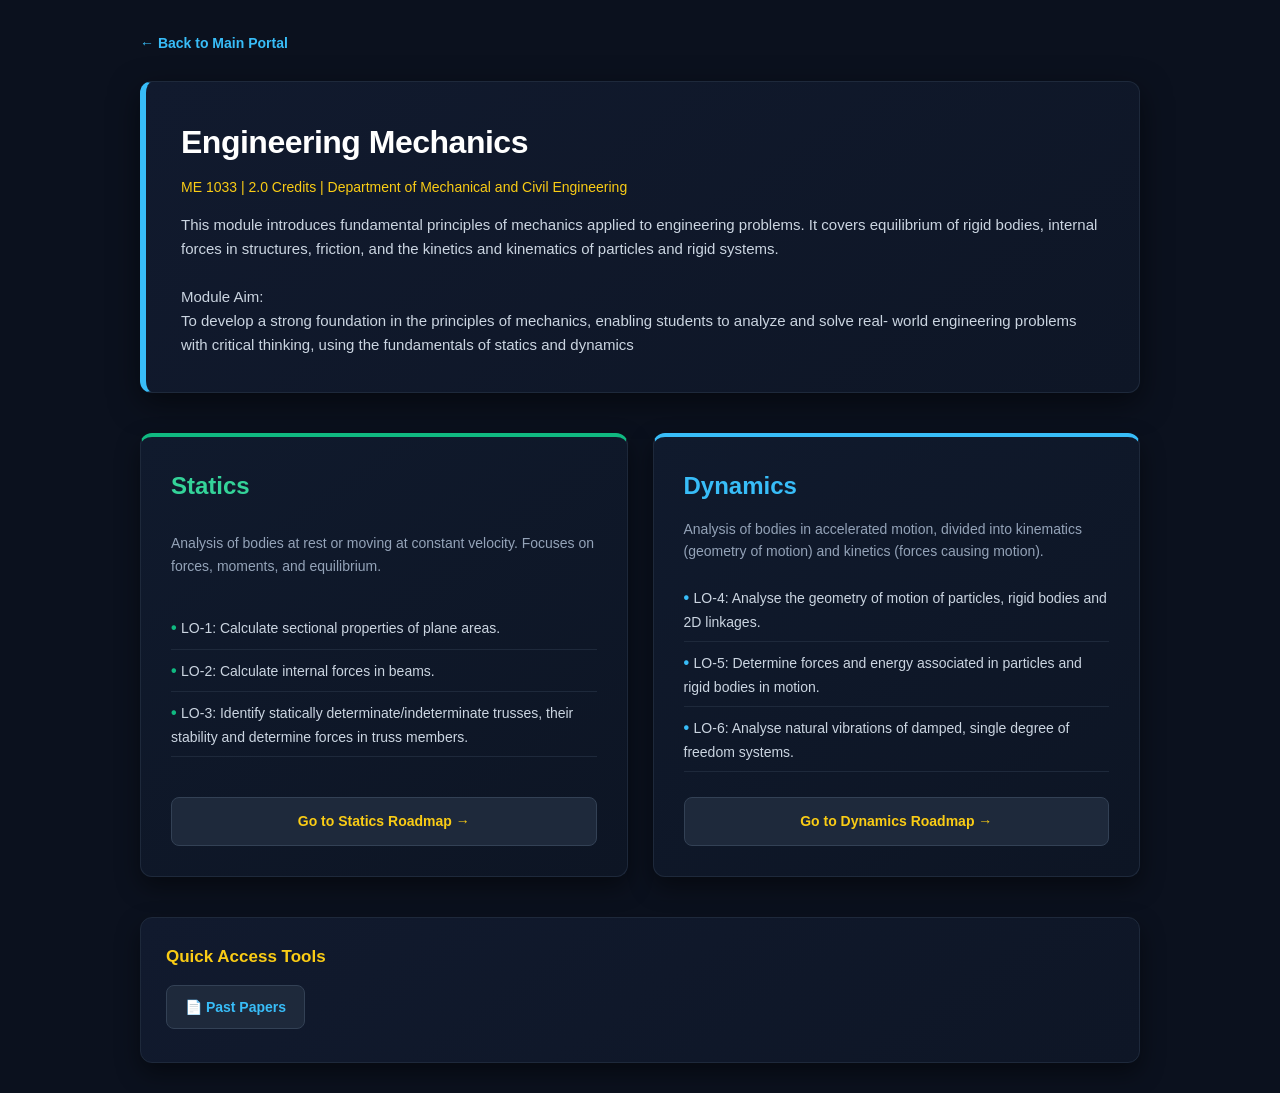
==== index.html @ f94cf321 "Add files via upload" ====
<!DOCTYPE html>
<html lang="en">
<head>
    <meta charset="UTF-8">
    <meta name="viewport" content="width=device-width, initial-scale=1.0">
    <title>ME1030 - Engineering Mechanics</title>
    <link rel="stylesheet" href="mechanics.css">
</head>
<body>

    <!-- Back to Portal -->
    <nav>
        <a href="">← Back to Main Portal</a>
    </nav>

    <!-- Module Header & Description -->
    <header class="module-hero">
        <h1>Engineering Mechanics</h1>
        <p class="module-meta">ME 1033 | 2.0 Credits | Department of Mechanical and Civil Engineering</p>
        <p class="description">
            This module introduces fundamental principles of mechanics applied to engineering problems. 
            It covers equilibrium of rigid bodies, internal forces in structures, friction, and the 
            kinetics and kinematics of particles and rigid systems.<br><br>
            
            
            Module Aim: <br>To develop a strong foundation in the principles of mechanics, enabling students to analyze and solve
            real- world engineering problems with critical thinking, using the fundamentals of statics and
            dynamics 
        </p>
    </header>

    <!-- Two Main Pillars: Statics & Dynamics -->
    <section class="branch-container">
        <!-- Statics Card -->
        <div class="branch-card statics-card">
            <h2>Statics</h2>
            <p>Analysis of bodies at rest or moving at constant velocity. Focuses on forces, moments, and equilibrium.</p>
            <ul>
                <li>LO-1: Calculate sectional properties of plane areas.</li>
                <li>LO-2: Calculate internal forces in beams.</li>
                <li>LO-3: Identify statically determinate/indeterminate trusses,
                their stability and determine forces in truss members.</li>
                
            </ul>
            <a href="statics.html" class="btn">Go to Statics Roadmap →</a>
        </div>

        <!-- Dynamics Card -->
        <div class="branch-card dynamics-card">
            <h2>Dynamics</h2>
            <p>Analysis of bodies in accelerated motion, divided into kinematics (geometry of motion) and kinetics (forces causing motion).</p>
            <ul>
                <li>LO-4: Analyse the geometry of motion of particles,
                rigid bodies and 2D linkages.</li>
                <li>LO-5: Determine forces and energy associated in particles and rigid bodies in motion.</li>
                <li>LO-6: Analyse natural vibrations of damped, single degree of freedom systems.</li>
                
            </ul>
            <a href="dynamics.html" class="btn">Go to Dynamics Roadmap →</a>
        </div>
    </section>

    <!-- Quick Utilities -->
    <section class="quick-tools">
        <h3>Quick Access Tools</h3>
        
        <a href="tutes(End).html" class="tool-btn">📄 Past Papers </a>
    </section>

</body>
</html>
---- mechanics.css ----
* {
    box-sizing: border-box;
    margin: 0;
    padding: 0;
    font-family: 'Segoe UI', Tahoma, Geneva, Verdana, sans-serif;
}

body {
    background-color: #0b111e; /* Leader Portal Deep Navy Background */
    color: #f1f5f9;
    line-height: 1.6;
    padding: 30px 20px;
}

/* Navigation */
nav {
    max-width: 1000px;
    margin: 0 auto 25px auto;
}

nav a {
    text-decoration: none;
    color: #38bdf8; /* Soft cyan accent */
    font-weight: 600;
    font-size: 14px;
    transition: color 0.2s ease;
}

nav a:hover {
    color: #facc15;
}

/* Hero Section */
.module-hero {
    max-width: 1000px;
    margin: 0 auto 40px auto;
    background: linear-gradient(145deg, #111a2e, #0e1626);
    padding: 35px;
    border-radius: 12px;
    box-shadow: 0 10px 30px rgba(0, 0, 0, 0.5);
    border: 1px solid #1e293b;
    border-left: 6px solid #38bdf8; /* Accent border */
}

.module-hero h1 {
    color: #ffffff;
    font-size: 32px;
    font-weight: 800;
    letter-spacing: -0.5px;
    margin-bottom: 8px;
}

.module-meta {
    font-size: 14px;
    color: #facc15; /* Crisp gold meta text */
    font-weight: 500;
    margin-bottom: 15px;
}

.description {
    color: #cbd5e1;
    font-size: 15px;
}

/* Branch Cards (Side-by-Side) */
.branch-container {
    max-width: 1000px;
    margin: 0 auto 40px auto;
    display: flex;
    gap: 25px;
}

.branch-card {
    flex: 1;
    background: linear-gradient(145deg, #101a2d, #0d1524);
    padding: 30px;
    border-radius: 12px;
    box-shadow: 0 10px 25px rgba(0, 0, 0, 0.45);
    border: 1px solid #1e293b;
    display: flex;
    flex-direction: column;
    justify-content: space-between;
    transition: transform 0.25s ease, box-shadow 0.25s ease, border-color 0.25s ease;
}

.branch-card:hover {
    transform: translateY(-5px);
    box-shadow: 0 15px 35px rgba(0, 0, 0, 0.7);
}

/* Statics Card - Emerald Tint (Matching MA1014 Matrices card) */
.statics-card {
    border-top: 4px solid #10b981;
}

.statics-card:hover {
    border-color: #10b981;
    box-shadow: 0 12px 30px rgba(16, 185, 129, 0.15);
}

.statics-card h2 {
    color: #34d399;
}

/* Dynamics Card - Cyan Tint (Matching MA1014 Vectors card) */
.dynamics-card {
    border-top: 4px solid #38bdf8;
}

.dynamics-card:hover {
    border-color: #38bdf8;
    box-shadow: 0 12px 30px rgba(56, 189, 248, 0.15);
}

.dynamics-card h2 {
    color: #38bdf8;
}

.branch-card h2 {
    font-size: 24px;
    font-weight: 700;
    margin-bottom: 12px;
}

.branch-card p {
    color: #94a3b8;
    font-size: 14px;
    margin-bottom: 15px;
}

.branch-card ul {
    list-style: none;
    margin-bottom: 25px;
}

.branch-card ul li {
    font-size: 14px;
    color: #cbd5e1;
    padding: 8px 0;
    border-bottom: 1px solid #1e293b;
}

.statics-card ul li::before {
    content: "• ";
    color: #10b981;
    font-weight: bold;
    font-size: 16px;
}

.dynamics-card ul li::before {
    content: "• ";
    color: #38bdf8;
    font-weight: bold;
    font-size: 16px;
}

/* Card Action Buttons */
.btn {
    display: inline-block;
    text-align: center;
    background-color: #1e293b;
    color: #facc15;
    text-decoration: none;
    padding: 12px 20px;
    border-radius: 8px;
    font-weight: 700;
    font-size: 14px;
    border: 1px solid #334155;
    transition: all 0.2s ease;
}

.btn:hover {
    background-color: #facc15;
    color: #0b111e;
    border-color: #facc15;
}

/* Quick Utilities Bar */
.quick-tools {
    max-width: 1000px;
    margin: 0 auto;
    background: linear-gradient(145deg, #111a2e, #0e1626);
    padding: 25px;
    border-radius: 12px;
    box-shadow: 0 10px 25px rgba(0, 0, 0, 0.45);
    border: 1px solid #1e293b;
}

.quick-tools h3 {
    color: #facc15;
    font-size: 17px;
    font-weight: 700;
    margin-bottom: 15px;
}

.tool-btn {
    display: inline-block;
    text-decoration: none;
    background: #1e293b;
    color: #38bdf8;
    padding: 10px 18px;
    border-radius: 8px;
    font-size: 14px;
    font-weight: 600;
    margin-right: 12px;
    margin-bottom: 8px;
    border: 1px solid #334155;
    transition: all 0.2s ease;
}

.tool-btn:hover {
    background: #38bdf8;
    color: #0b111e;
    border-color: #38bdf8;
    font-weight: 700;
}

/* Mobile Responsiveness */
@media screen and (max-width: 768px) {
    .branch-container {
        flex-direction: column;
    }
}
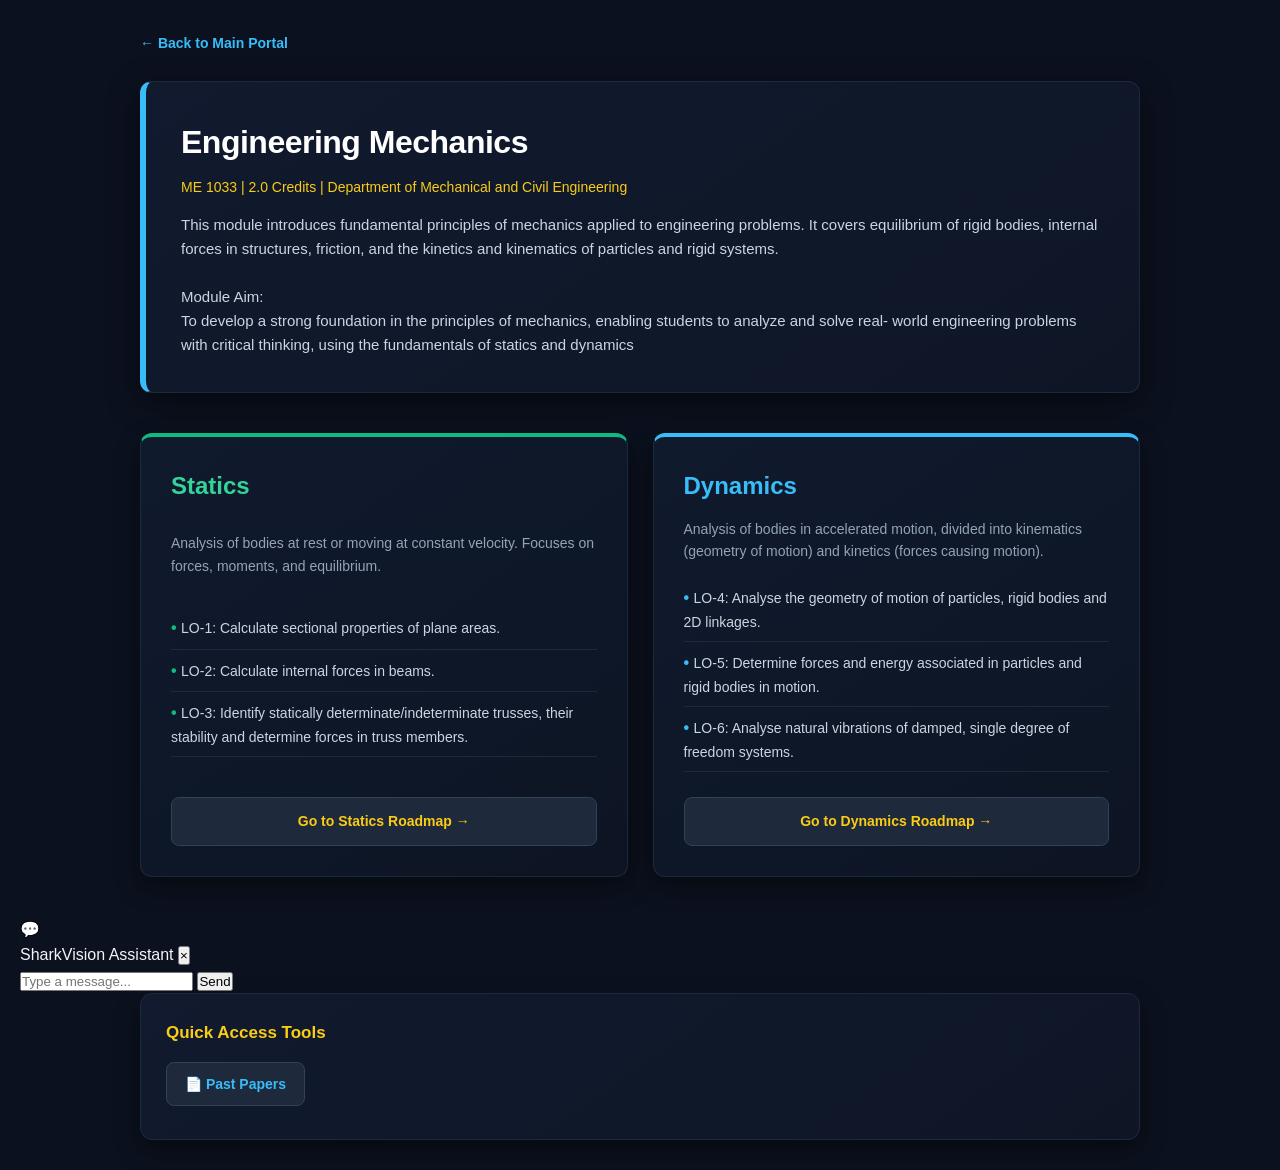
==== commit 8d614ac3: "Add files via upload" ====
--- a/index.html
+++ b/index.html
@@ -5,6 +5,9 @@
     <meta name="viewport" content="width=device-width, initial-scale=1.0">
     <title>ME1030 - Engineering Mechanics</title>
     <link rel="stylesheet" href="mechanics.css">
+    <link rel="stylesheet" href="chatbot_style.css">
+    <meta name="bot-context" content="Faculty of Engineering student portal for first-year undergraduates. This page covers course resources, syllabus details, and module breakdowns for Mechanics(Statics and Dynamics).">
+
 </head>
 <body>
 
@@ -60,12 +63,32 @@
         </div>
     </section>
 
+    <!-- Floating Chat Icon -->
+    <div id="chatbot-icon">💬</div>
+
+    <!-- Chatbot Container -->
+    <div id="chatbot-container" class="hidden">
+      <div id="chatbot-header">
+        <span>SharkVision Assistant</span>
+        <button id="close-btn">&times;</button>
+      </div>
+      <div id="chatbot-body">
+        <div id="chatbot-messages"></div>
+      </div>
+      <div id="chatbot-input-container">
+        <input type="text" id="chatbot-input" placeholder="Type a message..." />
+        <button id="send-btn">Send</button>
+      </div>
+    </div>
+
+
     <!-- Quick Utilities -->
     <section class="quick-tools">
         <h3>Quick Access Tools</h3>
         
         <a href="tutes(End).html" class="tool-btn">📄 Past Papers </a>
     </section>
+    <script src="chatbot(JavaScript).js"></script>
 
 </body>
 </html>
